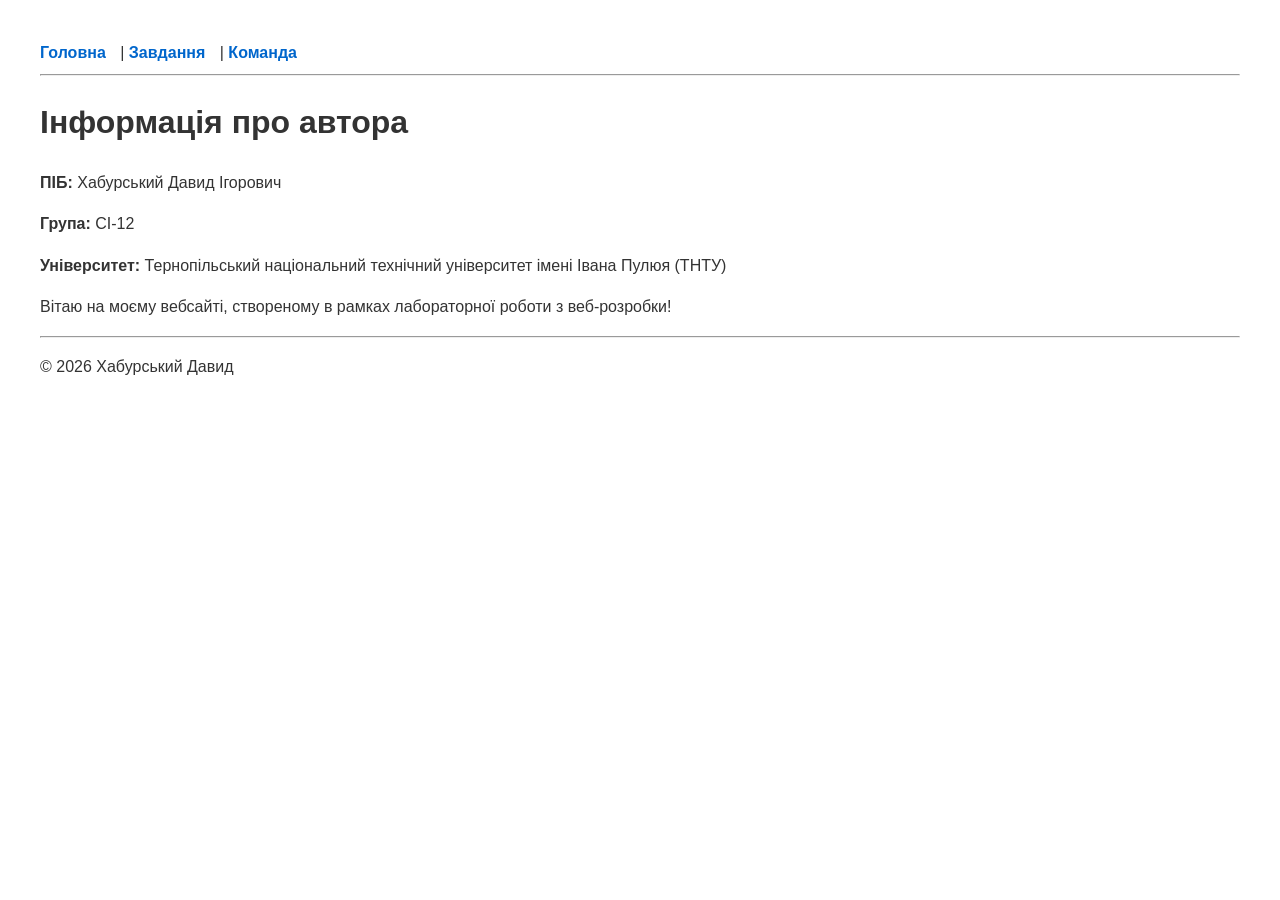
==== index.html @ dc93dc3e "Add files via upload" ====
<!DOCTYPE html>
<html lang="uk">
<head>
    <meta charset="UTF-8">
    <meta name="viewport" content="width=device-width, initial-scale=1.0">
    <title>Головна - Хабурський Давид</title>
    <link rel="stylesheet" href="style.css">
</head>
<body>
    <header>
        <nav>
            <a href="index.html">Головна</a> | 
            <a href="task.html">Завдання</a> | 
            <a href="team.html">Команда</a>
        </nav>
        <hr>
    </header>

    <main>
        <h1>Інформація про автора</h1>
        <p><strong>ПІБ:</strong> Хабурський Давид Ігорович</p>
        <p><strong>Група:</strong> СІ-12</p>
        <p><strong>Університет:</strong> Тернопільський національний технічний університет імені Івана Пулюя (ТНТУ)</p>
        <p>Вітаю на моєму вебсайті, створеному в рамках лабораторної роботи з веб-розробки!</p>
    </main>

    <footer>
        <hr>
        <p>&copy; 2026 Хабурський Давид</p>
    </footer>
</body>
</html>
---- style.css ----
body {
    font-family: Arial, sans-serif;
    margin: 40px;
    line-height: 1.6;
    color: #333;
}
nav a {
    text-decoration: none;
    color: #0066cc;
    font-weight: bold;
    margin-right: 10px;
}
nav a:hover {
    text-decoration: underline;
}
table {
    width: 100%;
    border-collapse: collapse;
    margin-top: 20px;
}
th, td {
    border: 1px solid #ddd;
    padding: 10px;
    text-align: center;
}
th {
    background-color: #f4f4f4;
}
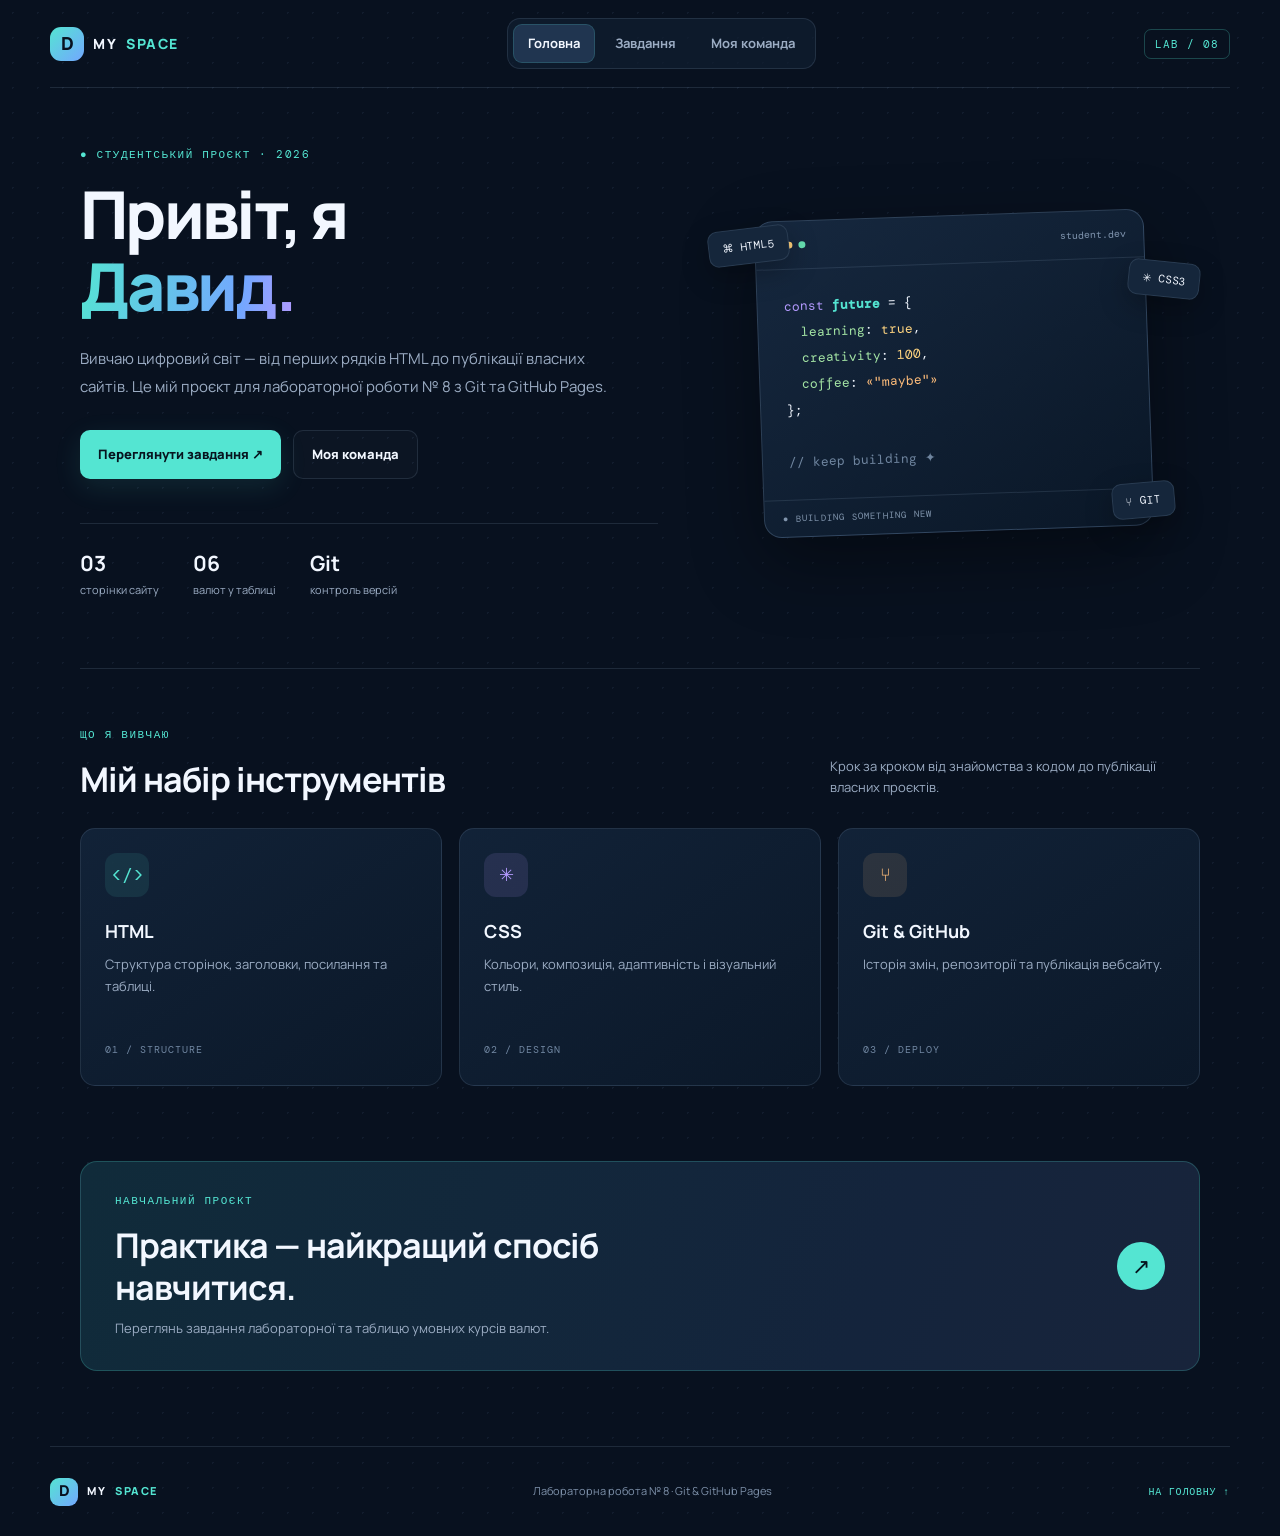
==== commit 916c9ef4: "Add files via upload" ====
--- a/index.html
+++ b/index.html
@@ -1,32 +1,20 @@
 <!DOCTYPE html>
 <html lang="uk">
 <head>
-    <meta charset="UTF-8">
-    <meta name="viewport" content="width=device-width, initial-scale=1.0">
-    <title>Головна - Хабурський Давид</title>
-    <link rel="stylesheet" href="style.css">
+<meta charset="UTF-8"><meta name="viewport" content="width=device-width, initial-scale=1.0"><meta name="description" content="Навчальний сайт для лабораторної роботи №8."><title>MYSPACE — Головна</title><link rel="stylesheet" href="style.css">
 </head>
 <body>
-    <header>
-        <nav>
-            <a href="index.html">Головна</a> | 
-            <a href="task.html">Завдання</a> | 
-            <a href="team.html">Команда</a>
-        </nav>
-        <hr>
-    </header>
+<header class="topbar"><a class="logo" href="index.html"><span class="logo-icon">D</span> MY<span>SPACE</span></a><nav><a class="active" href="index.html">Головна</a><a href="task.html">Завдання</a><a href="team.html">Моя команда</a></nav><span class="lab-tag">LAB / 08</span></header>
+<main>
+<section class="hero wrap"><div class="hero-text"><p class="eyebrow">● СТУДЕНТСЬКИЙ ПРОЄКТ · 2026</p><h1>Привіт, я<br><span>Давид.</span></h1><p class="lead">Вивчаю цифровий світ — від перших рядків HTML до публікації власних сайтів. Це мій проєкт для лабораторної роботи № 8 з Git та GitHub Pages.</p><div class="actions"><a class="btn primary" href="task.html">Переглянути завдання ↗</a><a class="btn secondary" href="team.html">Моя команда</a></div><div class="stats"><div><b>03</b><small>сторінки сайту</small></div><div><b>06</b><small>валют у таблиці</small></div><div><b>Git</b><small>контроль версій</small></div></div></div>
+<div class="art"><div class="orbit"></div><div class="code-card"><div class="code-head"><i></i><i></i><i></i><span>student.dev</span></div><pre><em>const</em> <strong>future</strong> = {
+  <b>learning</b>: <mark>true</mark>,
+  <b>creativity</b>: <mark>100</mark>,
+  <b>coffee</b>: <q>"maybe"</q>
+};
 
-    <main>
-        <h1>Інформація про автора</h1>
-        <p><strong>ПІБ:</strong> Хабурський Давид Ігорович</p>
-        <p><strong>Група:</strong> СІ-12</p>
-        <p><strong>Університет:</strong> Тернопільський національний технічний університет імені Івана Пулюя (ТНТУ)</p>
-        <p>Вітаю на моєму вебсайті, створеному в рамках лабораторної роботи з веб-розробки!</p>
-    </main>
-
-    <footer>
-        <hr>
-        <p>&copy; 2026 Хабурський Давид</p>
-    </footer>
-</body>
-</html>+<span>// keep building ✦</span></pre><div class="code-foot">● BUILDING SOMETHING NEW</div></div><div class="float f1">⌘ HTML5</div><div class="float f2">✳ CSS3</div><div class="float f3">⑂ GIT</div></div></section>
+<section class="wrap tools"><div class="section-title"><div><p class="eyebrow">ЩО Я ВИВЧАЮ</p><h2>Мій набір інструментів</h2></div><p>Крок за кроком від знайомства з кодом до публікації власних проєктів.</p></div><div class="cards"><article><div class="icon cyan">&lt;/&gt;</div><h3>HTML</h3><p>Структура сторінок, заголовки, посилання та таблиці.</p><small>01 / STRUCTURE</small></article><article><div class="icon purple">✳</div><h3>CSS</h3><p>Кольори, композиція, адаптивність і візуальний стиль.</p><small>02 / DESIGN</small></article><article><div class="icon orange">⑂</div><h3>Git & GitHub</h3><p>Історія змін, репозиторії та публікація вебсайту.</p><small>03 / DEPLOY</small></article></div></section>
+<section class="wrap banner"><div><p class="eyebrow">НАВЧАЛЬНИЙ ПРОЄКТ</p><h2>Практика — найкращий спосіб навчитися.</h2><p>Переглянь завдання лабораторної та таблицю умовних курсів валют.</p></div><a class="circle-arrow" href="task.html">↗</a></section>
+</main><footer><a class="logo" href="index.html"><span class="logo-icon">D</span> MY<span>SPACE</span></a><p>Лабораторна робота № 8 · Git & GitHub Pages</p><a href="index.html">НА ГОЛОВНУ ↑</a></footer>
+</body></html>
--- a/style.css
+++ b/style.css
@@ -1,28 +1,4 @@
-body {
-    font-family: Arial, sans-serif;
-    margin: 40px;
-    line-height: 1.6;
-    color: #333;
-}
-nav a {
-    text-decoration: none;
-    color: #0066cc;
-    font-weight: bold;
-    margin-right: 10px;
-}
-nav a:hover {
-    text-decoration: underline;
-}
-table {
-    width: 100%;
-    border-collapse: collapse;
-    margin-top: 20px;
-}
-th, td {
-    border: 1px solid #ddd;
-    padding: 10px;
-    text-align: center;
-}
-th {
-    background-color: #f4f4f4;
-}+@import url('https://fonts.googleapis.com/css2?family=DM+Mono:wght@400;500&family=Manrope:wght@400;500;600;700;800&display=swap');
+:root{--bg:#08111f;--panel:#101e31;--line:rgba(165,190,220,.14);--text:#f2f7ff;--muted:#9bacc3;--cyan:#54e5d2;--blue:#73a7ff;--purple:#b49aff;--orange:#ffbd7a;--mono:'DM Mono',monospace;--sans:'Manrope',Arial,sans-serif}*{box-sizing:border-box}html{scroll-behavior:smooth}body{margin:0;min-height:100vh;color:var(--text);background-color:var(--bg);font-family:var(--sans);line-height:1.65;background-image:radial-gradient(rgba(117,153,194,.09) 1px,transparent 1px);background-size:25px 25px}a{color:inherit}.topbar{width:min(1180px,calc(100% - 48px));min-height:88px;margin:auto;display:flex;align-items:center;justify-content:space-between;gap:24px;border-bottom:1px solid var(--line)}.logo{display:inline-flex;align-items:center;gap:9px;text-decoration:none;font-size:14px;font-weight:800;letter-spacing:1.5px;white-space:nowrap}.logo>span:last-child,.logo>span:nth-child(2){color:var(--cyan)}.logo-icon{width:34px;height:34px;display:grid;place-items:center;border-radius:11px;background:linear-gradient(135deg,var(--cyan),var(--blue));color:#08111f;font-size:18px;letter-spacing:0}.topbar nav{display:flex;gap:5px;padding:5px;border:1px solid var(--line);border-radius:13px;background:#101e31b3}.topbar nav a{padding:9px 15px;border-radius:9px;text-decoration:none;color:var(--muted);font-size:13px;font-weight:700;transition:.2s}.topbar nav a:hover,.topbar nav a.active{color:var(--text);background:#203550}.topbar nav a.active{box-shadow:inset 0 0 0 1px #54e5d22b}.lab-tag{padding:7px 10px;border:1px solid #54e5d240;border-radius:7px;color:var(--cyan);font:11px var(--mono);letter-spacing:1px}.wrap{width:min(1120px,calc(100% - 48px));margin-inline:auto}.hero{min-height:580px;display:grid;grid-template-columns:1.08fr .92fr;align-items:center;gap:50px;padding-block:50px 60px}.eyebrow{margin:0 0 17px;color:var(--cyan);font:11px var(--mono);letter-spacing:1.5px}h1,h2,h3,p{margin-top:0}h1{font-size:clamp(42px,5.2vw,66px);line-height:1.1;letter-spacing:-2.7px;margin-bottom:22px;font-weight:800}h1 span,.page-hero h1 span{color:var(--cyan);background:linear-gradient(100deg,var(--cyan),var(--blue) 75%,var(--purple));background-clip:text;-webkit-background-clip:text;-webkit-text-fill-color:transparent}.lead{max-width:540px;color:var(--muted);font-size:15px;line-height:1.9}.actions{display:flex;flex-wrap:wrap;gap:12px;margin-top:28px}.btn{display:inline-flex;align-items:center;gap:12px;padding:13px 18px;border-radius:10px;font-size:13px;font-weight:800;text-decoration:none;transition:transform .2s,background .2s}.btn:hover{transform:translateY(-3px)}.primary{background:var(--cyan);color:#07141f;box-shadow:0 8px 28px #54e5d21c}.primary:hover{background:#8af5e8}.secondary{border:1px solid var(--line);background:#ffffff05}.secondary:hover{border-color:#54e5d266}.stats{display:flex;gap:34px;margin-top:44px;padding-top:22px;border-top:1px solid var(--line)}.stats div{display:flex;flex-direction:column}.stats b{font-size:21px}.stats small{color:var(--muted);font-size:11px}.art{min-height:360px;display:grid;place-items:center;position:relative}.orbit{position:absolute;width:350px;height:290px;border:1px solid #54e5d22b;border-radius:50%;transform:rotate(-24deg)}.code-card{z-index:1;width:min(100%,390px);border:1px solid #97bae23b;border-radius:18px;overflow:hidden;background:linear-gradient(145deg,#16283ffe,#0a1727fe);box-shadow:0 25px 70px #0006;transform:rotate(-2deg)}.code-head{height:48px;display:flex;align-items:center;gap:6px;padding:0 17px;border-bottom:1px solid var(--line)}.code-head i{width:7px;height:7px;border-radius:50%;background:#ff8b87}.code-head i:nth-child(2){background:#ffcf79}.code-head i:nth-child(3){background:#66dfb1}.code-head span{margin-left:auto;color:#8095af;font:10px var(--mono)}pre{padding:24px 26px;margin:0;font:13px/2 var(--mono);white-space:pre-wrap}pre em{color:var(--purple);font-style:normal}pre strong{color:var(--cyan)}pre b{color:#a5e6a5;font-weight:400}pre mark{background:none;color:#ffd580}pre q{color:var(--orange)}pre span{color:#6f859f}.code-foot{padding:12px 18px;border-top:1px solid var(--line);color:#8195ad;font:9px var(--mono);letter-spacing:1.2px}.float{position:absolute;z-index:2;padding:10px 13px;border:1px solid var(--line);border-radius:10px;background:#15263b;box-shadow:0 10px 28px #0004;font:11px var(--mono)}.f1{top:35px;left:0;transform:rotate(-7deg)}.f2{top:68px;right:0;transform:rotate(6deg)}.f3{bottom:35px;right:5%;transform:rotate(-5deg)}.tools{padding:58px 0 75px;border-top:1px solid var(--line)}.section-title{display:flex;justify-content:space-between;align-items:end;gap:30px;margin-bottom:27px}.section-title h2,.banner h2,.table-title h2{font-size:clamp(24px,3vw,34px);letter-spacing:-1px;line-height:1.25;margin-bottom:0}.section-title>p{max-width:370px;color:var(--muted);font-size:13px;margin-bottom:2px}.cards{display:grid;grid-template-columns:repeat(3,1fr);gap:17px}.cards article{padding:24px;border:1px solid var(--line);border-radius:15px;background:linear-gradient(145deg,#13243aeb,#0c192aeb);transition:transform .2s,border-color .2s}.cards article:hover{transform:translateY(-5px);border-color:#54e5d266}.icon{width:44px;height:44px;display:grid;place-items:center;border-radius:12px;font:18px var(--mono);margin-bottom:20px}.cyan{background:#54e5d218;color:var(--cyan)}.purple{background:#b49aff20;color:var(--purple)}.orange{background:#ffbd7a1d;color:var(--orange)}.cards h3{font-size:18px;margin-bottom:8px}.cards p{color:var(--muted);font-size:13px;min-height:58px;margin-bottom:22px}.cards small{color:#7187a2;font:10px var(--mono);letter-spacing:1px}.banner{display:flex;align-items:center;justify-content:space-between;gap:24px;padding:31px 34px;margin-bottom:75px;border:1px solid #54e5d238;border-radius:17px;background:linear-gradient(110deg,#102b3a,#14243c 70%,#18243b)}.banner h2{max-width:600px;margin-bottom:9px}.banner p:not(.eyebrow){margin-bottom:0;color:var(--muted);font-size:13px}.circle-arrow{flex:0 0 48px;width:48px;height:48px;display:grid;place-items:center;border-radius:50%;color:#06151f;background:var(--cyan);text-decoration:none;font-size:22px;transition:transform .2s}.circle-arrow:hover{transform:rotate(45deg)}footer{width:min(1180px,calc(100% - 48px));min-height:90px;margin:auto;display:flex;align-items:center;justify-content:space-between;gap:20px;border-top:1px solid var(--line)}footer .logo{font-size:11px}footer .logo-icon{width:28px;height:28px;border-radius:9px;font-size:15px}footer p{margin:0;color:#7e91aa;font-size:11px}footer>a:last-child{color:var(--cyan);font:10px var(--mono);letter-spacing:.8px;text-decoration:none}.page{padding-bottom:55px}.page-hero{padding:70px 0 35px}.page-hero h1{margin-bottom:13px}.page-hero>p:not(.eyebrow){max-width:660px;color:var(--muted);font-size:15px;margin-bottom:23px}.chips{display:flex;flex-wrap:wrap;gap:9px}.chips span{padding:7px 10px;border:1px solid var(--line);border-radius:6px;color:#9fb2ca;font:10px var(--mono);letter-spacing:.7px;background:#112037a8}.currency-grid{display:grid;grid-template-columns:repeat(3,1fr);gap:12px;margin:5px 0 26px}.currency-grid article{display:flex;align-items:center;gap:12px;min-width:0;padding:16px;border:1px solid var(--line);border-radius:12px;background:#112034d9;transition:.2s}.currency-grid article:hover{border-color:#54e5d266;transform:translateY(-2px)}.currency-grid i{flex:0 0 42px;height:42px;display:grid;place-items:center;border-radius:12px;color:var(--cyan);background:#54e5d216;font-style:normal;font-size:18px;font-weight:800}.currency-grid article:nth-child(2) i{color:var(--blue);background:#73a7ff18}.currency-grid article:nth-child(3) i{color:var(--purple);background:#b49aff18}.currency-grid article:nth-child(4) i{color:var(--orange);background:#ffbd7a18}.currency-grid article div{display:flex;flex-direction:column;min-width:0}.currency-grid small{color:var(--cyan);font:10px var(--mono);letter-spacing:1px}.currency-grid b{font-size:12px;overflow-wrap:anywhere}.table-panel,.team-panel{padding:27px;border:1px solid var(--line);border-radius:17px;background:linear-gradient(145deg,#112034f7,#0b192af7);box-shadow:0 18px 50px #0002}.table-title{display:flex;align-items:center;justify-content:space-between;gap:20px}.table-title .eyebrow{margin-bottom:8px}.pill{padding:8px 10px;border:1px solid #54e5d240;border-radius:7px;color:var(--cyan);font:9px var(--mono);letter-spacing:.7px;white-space:nowrap}.muted{color:var(--muted);font-size:12px;max-width:760px;margin:17px 0 22px}.table-scroll{overflow-x:auto;border:1px solid var(--line);border-radius:10px}table{width:100%;min-width:650px;border-collapse:separate;border-spacing:0;text-align:right;font:12px var(--mono)}caption{position:absolute;width:1px;height:1px;padding:0;margin:-1px;overflow:hidden;clip:rect(0,0,0,0);white-space:nowrap;border:0}th,td{padding:15px 17px;border-right:1px solid var(--line);border-bottom:1px solid var(--line);white-space:nowrap}tr:last-child th,tr:last-child td{border-bottom:0}th:last-child,td:last-child{border-right:0}thead th{background:#1a304a;color:#dce8f7;font-weight:500}thead th:first-child{text-align:left;color:var(--cyan)}tbody th{background:#14263d;text-align:left;color:var(--cyan);font-weight:500}tbody td{color:#b5c6db;background:#0e1c2e}tbody tr:nth-child(even) td{background:#112239}tbody tr:hover td{background:#183149;color:white}.diag{color:#75e5b1;background:#173a3a}.table-note{display:flex;justify-content:space-between;gap:12px;flex-wrap:wrap;padding-top:16px;color:#8296af;font-size:10px}.info{display:flex;align-items:flex-start;gap:15px;margin-top:18px;padding:20px;border:1px solid #73a7ff30;border-radius:12px;background:#101e31b8}.info>b{flex:0 0 27px;width:27px;height:27px;display:grid;place-items:center;border-radius:50%;color:var(--blue);background:#73a7ff18}.info h3{margin-bottom:5px;font-size:13px}.info p{margin:0;color:var(--muted);font-size:12px}.team-count{color:var(--cyan);font:22px var(--mono)}.team-count small{color:var(--muted);font:9px var(--mono);letter-spacing:.8px}.members{list-style:none;padding:0;margin:0;border-top:1px solid var(--line)}.members li{display:flex;align-items:center;gap:14px;padding:17px 5px;border-bottom:1px solid var(--line)}.number{color:#6c819b;font:11px var(--mono)}.avatar{flex:0 0 42px;width:42px;height:42px;display:grid;place-items:center;border-radius:13px;font-size:17px;font-weight:800}.avatar.cyan{color:var(--cyan);background:#54e5d219}.avatar.purple{color:var(--purple);background:#b49aff1d}.avatar.orange{color:var(--orange);background:#ffbd7a1d}.members li>div{display:flex;flex:1;flex-direction:column}.members b{font-size:13px}.members small{color:#8296af;font-size:11px}.waiting{color:#91a2b8;font:9px var(--mono);letter-spacing:.8px}.footnote{margin:17px 0 0;color:#8296af;font-size:11px}.team-panel+.banner{margin-top:25px}
+@media(max-width:850px){.topbar{flex-wrap:wrap;padding:18px 0}.lab-tag{display:none}.topbar nav{order:3;width:100%;justify-content:center}.topbar nav a{flex:1;text-align:center;padding-inline:7px}.hero{grid-template-columns:1fr;gap:10px;padding-top:55px}.hero-text{max-width:680px}.art{min-height:340px;margin-bottom:20px}.cards{grid-template-columns:1fr}.cards p{min-height:0}.section-title{align-items:flex-start;flex-direction:column;gap:12px}.currency-grid{grid-template-columns:repeat(2,1fr)}}
+@media(max-width:560px){.topbar,.wrap,footer{width:calc(100% - 30px)}.logo{font-size:12px}.topbar nav a{font-size:11px}.hero{min-height:0;padding-top:45px}.hero h1{font-size:43px;letter-spacing:-1.8px}.lead{font-size:14px}.stats{gap:19px}.stats b{font-size:18px}.art{min-height:290px}.orbit{width:270px;height:230px}.code-card{width:96%}pre{padding:19px;font-size:11px}.float{font-size:9px;padding:8px 10px}.f1{top:18px}.f2{top:50px}.f3{bottom:15px}.tools{padding:42px 0 55px}.banner{padding:23px;margin-bottom:48px}.section-title h2,.banner h2,.table-title h2{font-size:25px}footer{flex-wrap:wrap;padding:20px 0}footer p{order:3;width:100%}.page-hero{padding:45px 0 28px}.page-hero h1{font-size:43px}.currency-grid{grid-template-columns:1fr 1fr;gap:8px}.currency-grid article{padding:12px 10px;gap:9px}.currency-grid i{flex-basis:34px;height:34px;font-size:15px}.currency-grid b{font-size:10px}.table-panel,.team-panel{padding:17px 13px}.table-title{align-items:flex-start;flex-direction:column}.pill{align-self:flex-start}.table-note{font-size:9px}.members li{gap:9px}.number{display:none}.avatar{flex-basis:35px;width:35px;height:35px}.members b{font-size:11px}.members small{font-size:10px}.waiting{font-size:8px}}
